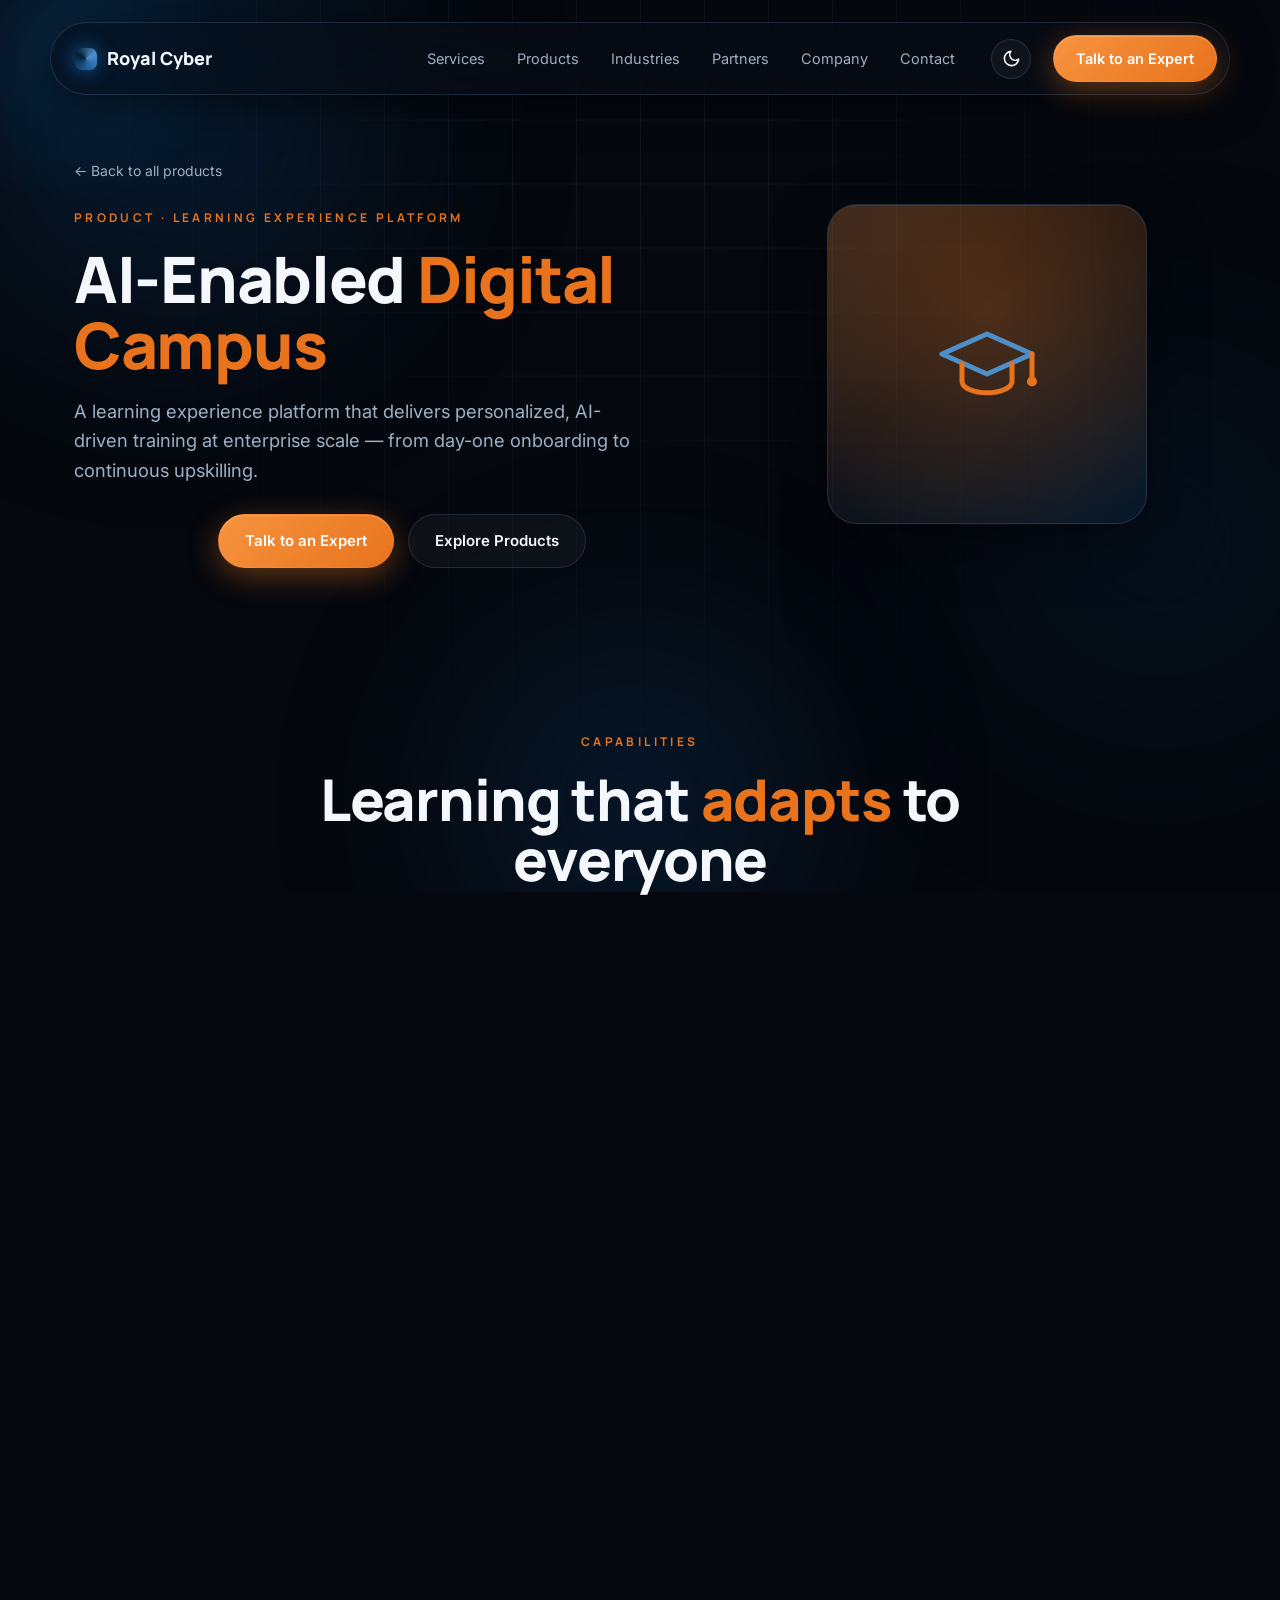
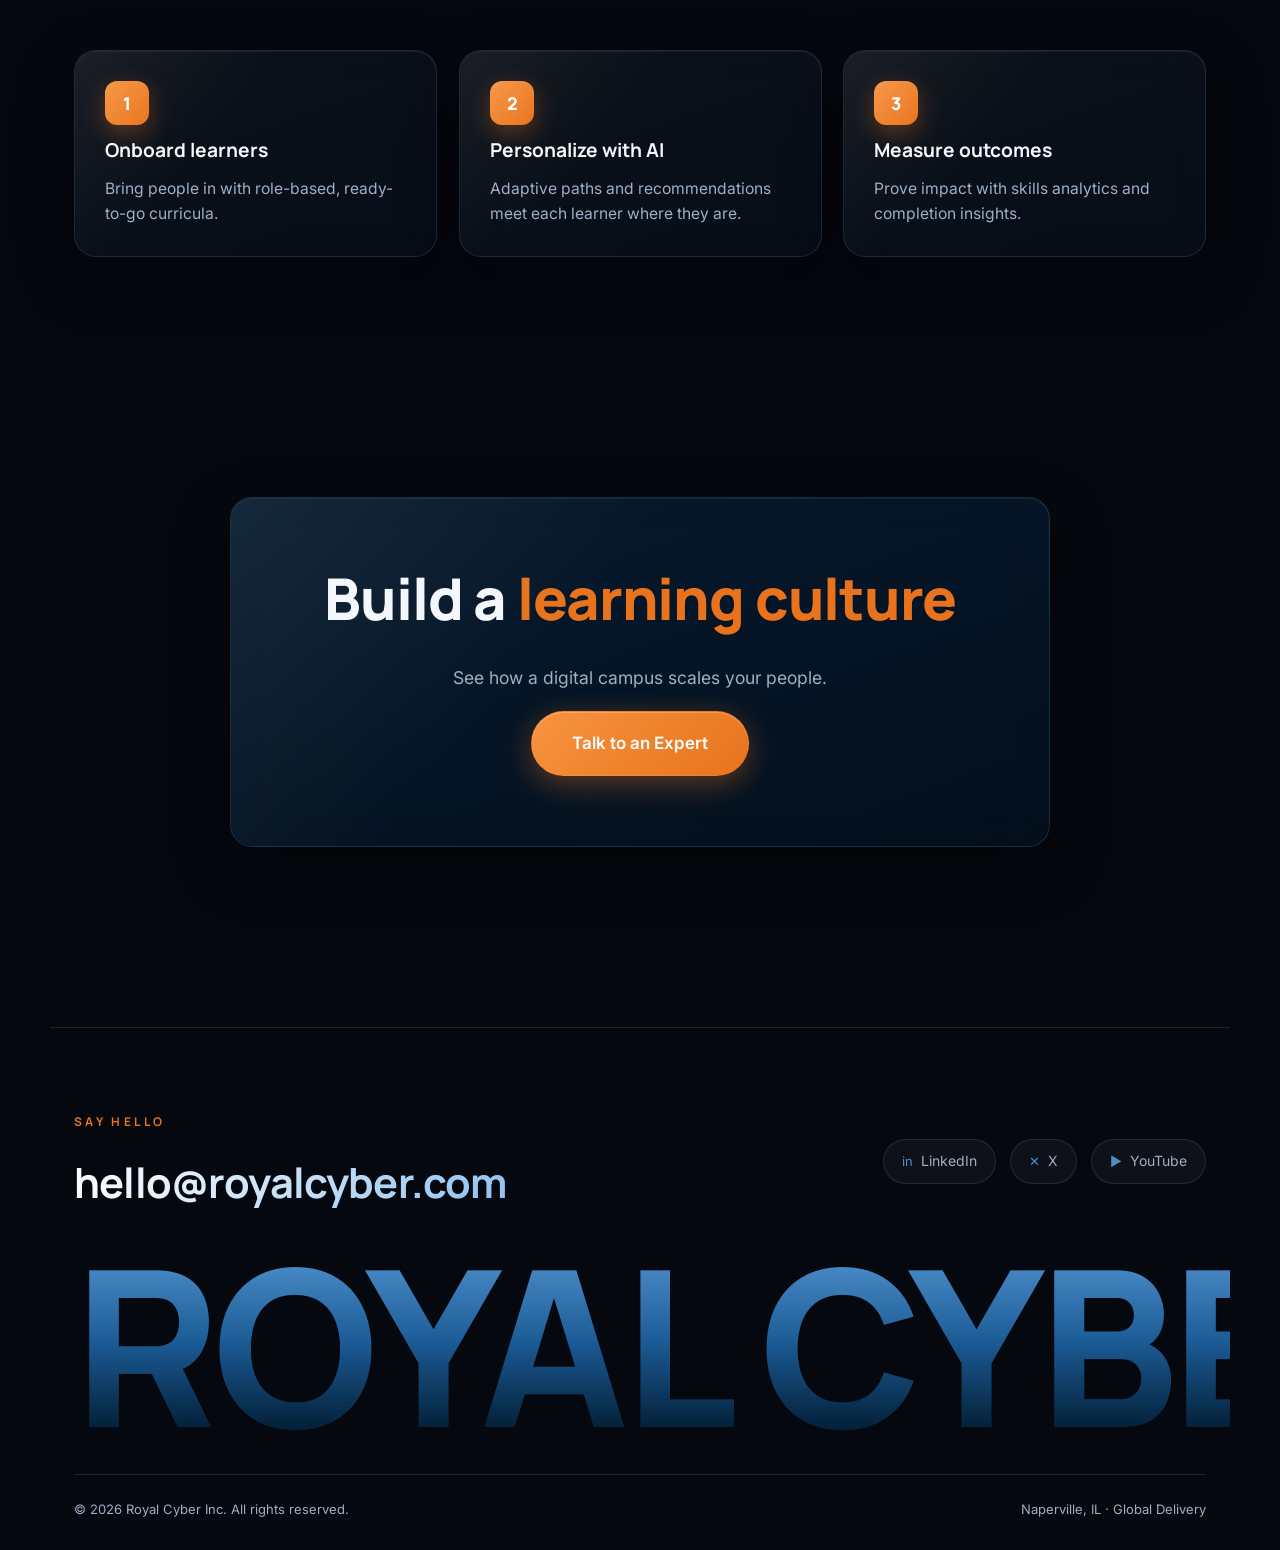
==== products/ai-digital-campus.html @ 30d9a8cd "Add light mode, animated product icons, and product detail pages - Light/dark theme toggle in the na" ====
<!DOCTYPE html>
<html lang="en">
<head>
  <meta charset="UTF-8" />
  <meta name="viewport" content="width=device-width, initial-scale=1.0" />
  <meta name="theme-color" content="#05080E" />
  <title>AI-Enabled Digital Campus — Royal Cyber</title>
  <meta name="description" content="A learning experience platform delivering personalized, AI-driven training at enterprise scale." />
  <link rel="preconnect" href="https://fonts.googleapis.com" />
  <link rel="preconnect" href="https://fonts.gstatic.com" crossorigin />
  <link href="https://fonts.googleapis.com/css2?family=Manrope:wght@500;600;700;800&family=Inter:wght@400;500;600&display=swap" rel="stylesheet" />
  <link rel="stylesheet" href="../assets/styles.css" />
  <script>try{if(localStorage.getItem('rc-theme')==='light')document.documentElement.setAttribute('data-theme','light');}catch(e){}</script>
</head>
<body>
  <div class="progress" id="progress" aria-hidden="true"></div>
  <div class="aura" aria-hidden="true">
    <span class="aura__blob aura__blob--1"></span>
    <span class="aura__blob aura__blob--2"></span>
    <span class="aura__blob aura__blob--3"></span>
    <div class="aura__grid" data-speed="0.12"></div>
  </div>
  <div class="cursor-trail" id="cursorTrail" aria-hidden="true"></div>

  <header class="nav" id="nav">
    <a href="../index.html" class="nav__brand" aria-label="Royal Cyber home">
      <span class="nav__logo" aria-hidden="true"></span> Royal&nbsp;Cyber
    </a>
    <nav class="nav__links" aria-label="Primary">
      <a href="../index.html#services">Services</a>
      <a href="../index.html#products">Products</a>
      <a href="../index.html#industries">Industries</a>
      <a href="../index.html#partners">Partners</a>
      <a href="../index.html#company">Company</a>
      <a href="#contact">Contact</a>
    </nav>
    <button class="theme-toggle" id="themeToggle" aria-label="Toggle light and dark mode" title="Toggle theme">
      <svg class="t-moon" viewBox="0 0 24 24" fill="none" stroke="currentColor" stroke-width="2" stroke-linecap="round" stroke-linejoin="round" aria-hidden="true"><path d="M21 12.8A9 9 0 1 1 11.2 3a7 7 0 0 0 9.8 9.8Z"/></svg>
      <svg class="t-sun" viewBox="0 0 24 24" fill="none" stroke="currentColor" stroke-width="2" stroke-linecap="round" stroke-linejoin="round" aria-hidden="true"><circle cx="12" cy="12" r="4.2"/><path d="M12 2v2M12 20v2M4 12H2M22 12h-2M5.6 5.6 4.2 4.2M19.8 19.8l-1.4-1.4M18.4 5.6l1.4-1.4M4.2 19.8l1.4-1.4"/></svg>
    </button>
    <a href="#contact" class="btn btn--primary nav__cta">Talk to an Expert</a>
    <button class="nav__burger" id="burger" aria-label="Toggle menu" aria-expanded="false"><span></span><span></span></button>
  </header>

  <main id="top">
    <section class="section phero">
      <div>
        <a href="../index.html#products" class="back-link">← Back to all products</a>
        <span class="eyebrow" data-reveal>Product · Learning Experience Platform</span>
        <h1 class="phero__title" data-reveal>AI-Enabled <em>Digital Campus</em></h1>
        <p class="phero__sub" data-reveal>
          A learning experience platform that delivers personalized, AI-driven training at
          enterprise scale — from day-one onboarding to continuous upskilling.
        </p>
        <div class="hero__cta phero__cta" data-reveal>
          <a href="#contact" class="btn btn--primary">Talk to an Expert</a>
          <a href="../index.html#products" class="btn btn--ghost">Explore Products</a>
        </div>
      </div>
      <div class="phero__art" data-reveal>
        <div class="phero__badge glass">
          <svg class="picon picon--lg picon--cap" viewBox="0 0 48 48" aria-hidden="true">
            <path class="strokeb draw" d="M6 20 L24 12 L42 20 L24 28 Z"/>
            <path class="stroke" d="M14 24 v7 a10 4.5 0 0 0 20 0 v-7"/>
            <line class="stroke tassel" x1="42" y1="20" x2="42" y2="30"/>
            <circle class="fillp tassel" cx="42" cy="31" r="2"/>
          </svg>
        </div>
      </div>
    </section>

    <section class="section" id="features" style="padding-top:40px;">
      <div class="section__head">
        <span class="eyebrow" data-reveal>Capabilities</span>
        <h2 class="section__title" data-reveal>Learning that <em>adapts</em> to everyone</h2>
      </div>
      <div class="cardgrid">
        <article class="card glass tilt" data-reveal>
          <h3 class="card__title">Personalized Learning Paths</h3>
          <p class="card__text">AI tailors each journey to a learner's role, level, and goals.</p>
        </article>
        <article class="card glass tilt" data-reveal>
          <h3 class="card__title">Smart Recommendations</h3>
          <p class="card__text">Surface the right content at the right moment to keep learners moving.</p>
        </article>
        <article class="card glass tilt" data-reveal>
          <h3 class="card__title">Skills &amp; Assessments</h3>
          <p class="card__text">Track competencies with built-in assessments, badges, and certifications.</p>
        </article>
        <article class="card glass tilt" data-reveal>
          <h3 class="card__title">Engagement Analytics</h3>
          <p class="card__text">Measure adoption, completion, and real skill growth across teams.</p>
        </article>
      </div>
    </section>

    <section class="section" id="how">
      <div class="section__head">
        <span class="eyebrow" data-reveal>How it works</span>
        <h2 class="section__title" data-reveal>From onboarding to <em>mastery</em></h2>
      </div>
      <div class="steps">
        <div class="step glass" data-reveal><span class="step__n">1</span><h3 class="step__t">Onboard learners</h3><p class="card__text">Bring people in with role-based, ready-to-go curricula.</p></div>
        <div class="step glass" data-reveal><span class="step__n">2</span><h3 class="step__t">Personalize with AI</h3><p class="card__text">Adaptive paths and recommendations meet each learner where they are.</p></div>
        <div class="step glass" data-reveal><span class="step__n">3</span><h3 class="step__t">Measure outcomes</h3><p class="card__text">Prove impact with skills analytics and completion insights.</p></div>
      </div>
    </section>

    <section class="section cta-band">
      <div class="cta-band__inner glass" data-reveal>
        <h2 class="section__title">Build a <em>learning culture</em></h2>
        <p class="section__lead">See how a digital campus scales your people.</p>
        <a href="#contact" class="btn btn--primary btn--lg">Talk to an Expert</a>
      </div>
    </section>
  </main>

  <footer class="footer" id="contact">
    <div class="footer__top">
      <div class="footer__contact">
        <span class="eyebrow">Say hello</span>
        <a href="mailto:hello@royalcyber.com" class="footer__mail">hello@royalcyber.com</a>
      </div>
      <nav class="footer__social" aria-label="Social">
        <a href="#" aria-label="LinkedIn"><span>in</span>LinkedIn</a>
        <a href="#" aria-label="X"><span>✕</span>X</a>
        <a href="#" aria-label="YouTube"><span>▶</span>YouTube</a>
      </nav>
    </div>
    <div class="footer__brand" aria-hidden="true"><span data-reveal>ROYAL</span><span data-reveal>CYBER</span></div>
    <div class="footer__legal">
      <span>© <span id="year"></span> Royal Cyber Inc. All rights reserved.</span>
      <span>Naperville, IL · Global Delivery</span>
    </div>
  </footer>

  <script src="../assets/script.js"></script>
</body>
</html>
---- assets/styles.css ----
/* ══════════════════════════════════════════════════════════
   ROYAL CYBER — Landing Page
   Dark navy elegance · brand blue gradients · orange accents · glass
   ══════════════════════════════════════════════════════════ */

:root {
  --bg:        #05080E;   /* near-black navy      */
  --bg-soft:   #0A0F17;
  --violet:    #0C355F;   /* deep brand navy      */
  --violet-2:  #061C33;   /* deepest navy         */
  --purple:    #1C5C97;   /* brand blue           */
  --purple-lt: #4D8FCB;   /* lighter azure        */
  --lilac:     #8FC1EE;   /* light sky            */
  --orange:    #E8731C;   /* BRAND ACCENT         */
  --orange-lt: #F79340;   /* accent hover / bright */
  --ink:       #F4F8FD;
  --muted:     #9DB0C6;
  --line:      rgba(120,165,210,0.18);
  --glass:     rgba(255,255,255,0.04);
  --glass-2:   rgba(20,60,105,0.10);
  --radius:    22px;
  --ease:      cubic-bezier(0.22, 1, 0.36, 1);
  --font-display: "Manrope", system-ui, sans-serif;
  --font-serif:   "Manrope", system-ui, sans-serif;
  --font-body:    "Inter", system-ui, sans-serif;
}

* { margin: 0; padding: 0; box-sizing: border-box; }

html { scroll-behavior: smooth; scroll-padding-top: 110px; -webkit-font-smoothing: antialiased; overflow-x: hidden; }

body {
  font-family: var(--font-body);
  background: var(--bg);
  color: var(--ink);
  line-height: 1.6;
  overflow-x: hidden;
  position: relative;
}

em { font-family: var(--font-display); font-style: normal; font-weight: 800; color: var(--orange); }

a { color: inherit; text-decoration: none; }

::selection { background: var(--purple); color: #fff; }

/* ── scrollbar ── */
::-webkit-scrollbar { width: 10px; }
::-webkit-scrollbar-track { background: var(--bg); }
::-webkit-scrollbar-thumb { background: linear-gradient(var(--violet), var(--violet-2)); border-radius: 20px; }

/* ══════════════  INTRO LOADER  ══════════════ */
.intro {
  position: fixed; inset: 0; z-index: 1000;
  display: grid; place-items: center; gap: 26px;
  background: radial-gradient(circle at 50% 45%, #04101d 0%, var(--bg) 70%);
  transition: opacity .8s var(--ease), visibility .8s;
}
.intro.is-done { opacity: 0; visibility: hidden; pointer-events: none; }
/* liquid mesh morph finale */
.intro.is-morph .intro__nodes { opacity: 0; transition: opacity .5s ease; }
.intro.is-morph .intro__word { opacity: 0; transition: opacity .4s ease; }
.intro.is-morph .intro__core {
  animation: none; transform: scale(20); opacity: .9;
  transition: transform .8s var(--ease), opacity .8s ease;
}
.intro__svg { width: 190px; height: 190px; filter: drop-shadow(0 0 40px rgba(23,131,214,.6)); }
.intro__nodes { transform-origin: 100px 100px; animation: spin 14s linear infinite; }
.intro__nodes circle, .intro__nodes polygon {
  stroke-dasharray: 600; stroke-dashoffset: 600;
  animation: draw 2.2s var(--ease) forwards;
}
.intro__core { transform-origin: 100px 100px; animation: pulse 2.2s ease-in-out infinite; }
.intro__word {
  font-family: var(--font-display); font-weight: 800; letter-spacing: .5em;
  font-size: 14px; color: var(--lilac); padding-left: .5em;
  opacity: 0; animation: fadeUp .8s var(--ease) .7s forwards;
}
@keyframes draw  { to { stroke-dashoffset: 0; } }
@keyframes spin  { to { transform: rotate(360deg); } }
@keyframes pulse { 0%,100% { transform: scale(1); opacity:.9 } 50% { transform: scale(1.35); opacity:1 } }

/* ══════════════  AMBIENT AURA  ══════════════ */
.aura { position: fixed; inset: 0; z-index: -2; overflow: hidden; pointer-events: none; }
.aura__blob {
  position: absolute; border-radius: 50%; filter: blur(90px); opacity: .55;
  will-change: transform;
}
.aura__blob--1 { width: 620px; height: 620px; top: -180px; left: -140px;
  background: radial-gradient(circle, var(--violet), transparent 65%); animation: float1 22s ease-in-out infinite; }
.aura__blob--2 { width: 560px; height: 560px; top: 30%; right: -160px;
  background: radial-gradient(circle, var(--violet-2), transparent 65%); animation: float2 26s ease-in-out infinite; }
.aura__blob--3 { width: 500px; height: 500px; bottom: -160px; left: 30%;
  background: radial-gradient(circle, #0C355F, transparent 65%); animation: float3 30s ease-in-out infinite; }
.aura__grid {
  position: absolute; inset: 0;
  background-image: linear-gradient(var(--line) 1px, transparent 1px),
                    linear-gradient(90deg, var(--line) 1px, transparent 1px);
  background-size: 64px 64px;
  mask-image: radial-gradient(ellipse at 50% 0%, #000 10%, transparent 70%);
  opacity: .5;
}
@keyframes float1 { 0%,100%{transform:translate(0,0)} 50%{transform:translate(60px,50px)} }
@keyframes float2 { 0%,100%{transform:translate(0,0)} 50%{transform:translate(-70px,40px)} }
@keyframes float3 { 0%,100%{transform:translate(0,0)} 50%{transform:translate(40px,-60px)} }

/* floating particles (parallax depth) */
.particle { position: absolute; border-radius: 50%; background: var(--purple-lt);
  box-shadow: 0 0 16px var(--purple-lt); opacity: .5; }
.particle--1 { width: 6px;  height: 6px; top: 22%; left: 12%; }
.particle--2 { width: 4px;  height: 4px; top: 38%; left: 82%; background: var(--orange); box-shadow: 0 0 16px var(--orange); }
.particle--3 { width: 5px;  height: 5px; top: 68%; left: 20%; }
.particle--4 { width: 3px;  height: 3px; top: 78%; left: 70%; background: var(--orange); box-shadow: 0 0 14px var(--orange); }

/* cursor glow trail */
.cursor-trail {
  position: fixed; top: 0; left: 0; width: 380px; height: 380px; z-index: -1;
  border-radius: 50%; pointer-events: none; transform: translate(-50%,-50%);
  background: radial-gradient(circle, rgba(23,131,214,.16), transparent 60%);
  transition: opacity .4s; opacity: 0;
}

/* ══════════════  BUTTONS / PILLS  ══════════════ */
.btn {
  display: inline-flex; align-items: center; gap: 8px;
  font-family: var(--font-body); font-weight: 600; font-size: 15px;
  padding: 14px 26px; border-radius: 999px; cursor: pointer;
  border: 1px solid transparent; position: relative; overflow: hidden;
  transition: transform .35s var(--ease), box-shadow .35s var(--ease), background .35s;
  white-space: nowrap;
}
.btn--primary {
  color: #fff;
  background: linear-gradient(135deg, var(--orange-lt), var(--orange));
  box-shadow: 0 8px 30px rgba(232,115,28,.4), inset 0 1px 0 rgba(255,255,255,.22);
}
.btn--primary:hover { transform: translateY(-3px); box-shadow: 0 14px 44px rgba(232,115,28,.58); }
.btn--ghost {
  color: var(--ink); background: var(--glass);
  border-color: var(--line); backdrop-filter: blur(12px);
}
.btn--ghost:hover { transform: translateY(-3px); border-color: var(--purple-lt); background: rgba(30,90,160,.1); }
.btn--lg { padding: 18px 40px; font-size: 17px; }

.pill-tag {
  display: inline-flex; align-items: center; gap: 10px;
  font-size: 13px; letter-spacing: .04em; color: var(--lilac);
  padding: 9px 18px; border-radius: 999px;
  background: var(--glass); border: 1px solid var(--line); backdrop-filter: blur(12px);
}
.pill-tag__dot { width: 8px; height: 8px; border-radius: 50%; background: var(--orange);
  box-shadow: 0 0 12px var(--orange); animation: pulse 2s ease-in-out infinite; }

.eyebrow {
  display: inline-block; font-family: var(--font-display); font-weight: 700;
  font-size: 12px; letter-spacing: .28em; text-transform: uppercase;
  color: var(--orange); margin-bottom: 18px;
}
.eyebrow--alt { color: var(--lilac); }

/* ══════════════  NAV  ══════════════ */
.nav {
  position: fixed; top: 22px; left: 50%; transform: translateX(-50%);
  z-index: 100; width: min(1180px, calc(100% - 40px));
  display: flex; align-items: center; gap: 22px;
  padding: 12px 12px 12px 24px; border-radius: 999px;
  background: rgba(9,14,22,.6); border: 1px solid var(--line);
  backdrop-filter: blur(18px) saturate(140%);
  box-shadow: 0 10px 40px rgba(0,0,0,.5);
  transition: transform .5s var(--ease), box-shadow .4s, background .4s;
}
.nav.is-hidden { transform: translateX(-50%) translateY(-140%); }
.nav.is-scrolled { background: rgba(6,9,15,.82); box-shadow: 0 12px 50px rgba(0,56,99,.35); }
.nav__brand {
  font-family: var(--font-display); font-weight: 800; font-size: 18px;
  display: flex; align-items: center; gap: 10px; margin-right: auto;
}
.nav__logo { width: 22px; height: 22px; border-radius: 7px;
  background: conic-gradient(from 180deg, var(--purple), var(--violet-2), var(--purple-lt), var(--purple));
  box-shadow: 0 0 18px rgba(23,131,214,.6); }
.nav__links { display: flex; gap: 4px; }
.nav__links a {
  font-size: 14.5px; color: var(--muted); padding: 8px 14px; border-radius: 999px;
  transition: color .3s, background .3s;
}
.nav__links a:hover { color: var(--ink); background: var(--glass); }
.nav__cta { padding: 11px 22px; font-size: 14.5px; }
.nav__burger { display: none; background: none; border: 0; width: 40px; height: 40px;
  cursor: pointer; flex-direction: column; gap: 5px; align-items: center; justify-content: center; }
.nav__burger span { width: 22px; height: 2px; background: var(--ink); border-radius: 2px; transition: .3s; }
.nav__burger.is-open span:nth-child(1) { transform: translateY(3.5px) rotate(45deg); }
.nav__burger.is-open span:nth-child(2) { transform: translateY(-3.5px) rotate(-45deg); }

/* ══════════════  LAYOUT / SECTIONS  ══════════════ */
.section { max-width: 1180px; margin: 0 auto; padding: 120px 24px; }
.section__head { max-width: 720px; margin: 0 auto 64px; text-align: center; }
.section__title {
  font-family: var(--font-display); font-weight: 800; letter-spacing: -.02em;
  font-size: clamp(2.1rem, 5vw, 3.6rem); line-height: 1.05;
}
.section__lead { color: var(--muted); font-size: 1.1rem; margin-top: 18px; }

/* ══════════════  HERO  ══════════════ */
.hero { min-height: 100vh; display: grid; place-items: center; padding: 160px 24px 80px; text-align: center; }
.hero__inner { max-width: 900px; display: grid; justify-items: center; gap: 30px; transform: translateY(var(--hy, 0)); }
.hero__title {
  font-family: var(--font-display); font-weight: 800; letter-spacing: -.03em;
  font-size: clamp(2.8rem, 8.5vw, 6.4rem); line-height: .98;
}
.hero__title .line { display: block; }
.hero__title em {
  background: linear-gradient(120deg, var(--orange-lt), var(--orange));
  -webkit-background-clip: text; background-clip: text; -webkit-text-fill-color: transparent;
}
.hero__sub { max-width: 620px; color: var(--muted); font-size: clamp(1rem, 2.2vw, 1.22rem); }
.hero__cta { display: flex; gap: 14px; flex-wrap: wrap; justify-content: center; }
.hero__stats { display: flex; gap: 46px; margin-top: 26px; flex-wrap: wrap; justify-content: center; }
.hero__stat { display: grid; gap: 4px; }
.hero__stat b {
  font-family: var(--font-display); font-weight: 800; font-size: 2rem;
  background: linear-gradient(120deg, #fff, var(--lilac));
  -webkit-background-clip: text; background-clip: text; -webkit-text-fill-color: transparent;
}
.hero__stat span { font-size: 13px; color: var(--muted); letter-spacing: .04em; }

/* ══════════════  GLASS + TILT  ══════════════ */
.glass {
  background: linear-gradient(160deg, var(--glass), var(--glass-2));
  border: 1px solid var(--line); border-radius: var(--radius);
  backdrop-filter: blur(20px) saturate(140%);
  box-shadow: 0 20px 60px rgba(0,0,0,.4), inset 0 1px 0 rgba(255,255,255,.06);
  position: relative; overflow: hidden;
}
.glass::before {
  content: ""; position: absolute; inset: 0; border-radius: inherit;
  background: linear-gradient(130deg, rgba(255,255,255,.1), transparent 40%);
  opacity: .6; pointer-events: none;
}
.tilt { transition: transform .4s var(--ease), box-shadow .4s var(--ease); transform-style: preserve-3d; }
.tilt:hover { box-shadow: 0 30px 80px rgba(0,56,99,.5), inset 0 1px 0 rgba(255,255,255,.1); }

/* ══════════════  BENTO GRID  ══════════════ */
.bento {
  display: grid; grid-template-columns: repeat(3, 1fr); gap: 22px;
  grid-auto-rows: minmax(200px, auto);
}
.card { padding: 30px; display: flex; flex-direction: column; gap: 14px; }
.card--tall { grid-row: span 2; }
.card--wide { grid-column: span 2; }
.card--accent { background: linear-gradient(160deg, rgba(23,131,214,.14), rgba(0,43,78,.16)); }
.card__badge {
  align-self: flex-start; font-size: 12.5px; font-weight: 700; letter-spacing: .02em;
  color: #ffd9b8; padding: 7px 14px; border-radius: 999px;
  background: rgba(232,115,28,.16); border: 1px solid rgba(247,147,64,.42);
}
.card__badge--alt { color: #cfe6ff; background: rgba(28,92,151,.22); border-color: rgba(77,143,203,.4); }
.card__title { font-family: var(--font-display); font-weight: 700; font-size: 1.4rem; letter-spacing: -.01em; }
.card__text { color: var(--muted); font-size: .98rem; }
.card__list { list-style: none; display: grid; gap: 10px; margin-top: 4px; }
.card__list li { position: relative; padding-left: 24px; font-size: .95rem; color: #cdd9e8; }
.card__list li::before {
  content: "✦"; position: absolute; left: 0; color: var(--purple-lt); font-size: .8rem; top: 2px;
}
.card__row { display: flex; justify-content: space-between; gap: 24px; align-items: flex-start; flex-wrap: wrap; }

/* toggles */
.toggles { display: flex; gap: 10px; flex-wrap: wrap; margin-top: auto; }
.toggle {
  display: inline-flex; align-items: center; gap: 8px; cursor: pointer;
  font-size: 13px; color: var(--muted); font-family: var(--font-body);
  padding: 7px 12px 7px 8px; border-radius: 999px;
  background: var(--glass); border: 1px solid var(--line); transition: .3s;
}
.toggle span {
  width: 30px; height: 17px; border-radius: 999px; background: rgba(255,255,255,.12);
  position: relative; transition: .3s;
}
.toggle span::after {
  content: ""; position: absolute; top: 2px; left: 2px; width: 13px; height: 13px;
  border-radius: 50%; background: #fff; transition: .3s var(--ease);
}
.toggle.is-on { color: var(--ink); border-color: rgba(92,180,255,.4); }
.toggle.is-on span { background: linear-gradient(90deg, var(--purple), var(--purple-lt)); }
.toggle.is-on span::after { transform: translateX(13px); }

/* avatar */
.avatar { display: grid; justify-items: center; gap: 6px; position: relative; padding: 6px; }
.avatar__ring {
  width: 74px; height: 74px; border-radius: 50%;
  background: conic-gradient(from 0deg, var(--purple), var(--purple-lt), var(--violet-2), var(--purple));
  display: grid; place-items: center; animation: spin 8s linear infinite;
  box-shadow: 0 0 30px rgba(23,131,214,.5);
}
.avatar__face {
  position: absolute; top: 6px; width: 60px; height: 60px; border-radius: 50%;
  background: #071320; display: grid; place-items: center; font-size: 20px; color: var(--lilac);
  left: 50%; transform: translateX(-50%); margin-top: 7px;
}
.avatar__name { font-size: 12px; font-weight: 600; color: var(--lilac); letter-spacing: .04em; }

/* chart */
.chart { margin-top: auto; }
.chart__svg { width: 100%; height: 160px; display: block; }
.chart__line { stroke-dasharray: 1400; stroke-dashoffset: 1400; }
.chart.is-live .chart__line { animation: draw 2.4s var(--ease) forwards; }
.chart.is-live .chart__area { opacity: 0; animation: fadeIn 1.2s ease 1s forwards; }
.chart__dot { filter: drop-shadow(0 0 8px #fff); opacity: 0; }
.chart.is-live .chart__dot { animation: fadeIn .4s ease 2.2s forwards; }
.chart__legend { display: flex; gap: 20px; font-size: 12.5px; color: var(--muted); margin-top: 10px; }
.chart__legend i { display: inline-block; width: 10px; height: 10px; border-radius: 3px; margin-right: 6px; vertical-align: middle; }
.chart__live i { background: #34d399; border-radius: 50%; box-shadow: 0 0 10px #34d399; animation: pulse 1.6s ease-in-out infinite; }
@keyframes fadeIn { to { opacity: 1; } }

/* metrics */
.metrics { display: flex; gap: 22px; flex-wrap: wrap; margin: 8px 0; }
.metric { display: grid; gap: 2px; }
.metric b {
  font-family: var(--font-display); font-weight: 800; font-size: 1.7rem;
  background: linear-gradient(120deg, #fff, var(--lilac));
  -webkit-background-clip: text; background-clip: text; -webkit-text-fill-color: transparent;
}
.metric span { font-size: 12px; color: var(--muted); }

/* ══════════════  SPLIT / DUAL AUDIENCE  ══════════════ */
.split { display: grid; grid-template-columns: 1fr 1fr; gap: 22px; }
.split__col { padding: 44px; display: grid; gap: 16px; align-content: start; }
.split__title { font-family: var(--font-display); font-weight: 800; font-size: clamp(1.6rem, 3vw, 2.2rem); letter-spacing: -.02em; }
.split__text { color: var(--muted); }
.feature-list { list-style: none; display: grid; gap: 12px; margin: 6px 0 14px; }
.feature-list li { display: flex; align-items: center; gap: 12px; font-size: 1rem; color: #d5e0ee; }
.feature-list__ic {
  width: 26px; height: 26px; border-radius: 8px; display: grid; place-items: center;
  font-size: 12px; color: var(--purple-lt);
  background: rgba(23,131,214,.14); border: 1px solid var(--line);
}

/* ══════════════  MARQUEE  ══════════════ */
.marquee-section { padding: 40px 0; max-width: 100%; }
.marquee { overflow: hidden; -webkit-mask-image: linear-gradient(90deg, transparent, #000 12%, #000 88%, transparent); mask-image: linear-gradient(90deg, transparent, #000 12%, #000 88%, transparent); }
.marquee__track { display: flex; gap: 30px; width: max-content; animation: marquee 32s linear infinite; }
.marquee__track span {
  font-family: var(--font-display); font-weight: 700; font-size: clamp(1.4rem, 3vw, 2.4rem);
  color: transparent; -webkit-text-stroke: 1px rgba(92,180,255,.4); white-space: nowrap;
}
.marquee__track span:nth-child(even) { -webkit-text-stroke: 1px rgba(23,131,214,.6); }
@keyframes marquee { to { transform: translateX(-50%); } }

/* ══════════════  CARD GRID (products / capabilities)  ══════════════ */
.cardgrid { display: grid; grid-template-columns: repeat(4, 1fr); gap: 22px; }
.cardgrid .card { min-height: 230px; }
.pcard__ic {
  width: 46px; height: 46px; border-radius: 12px; display: grid; place-items: center;
  font-size: 20px; margin-bottom: 4px;
  background: linear-gradient(160deg, rgba(232,115,28,.18), rgba(28,92,151,.12));
  border: 1px solid var(--line);
}

/* ── capability chips ── */
.chips { display: flex; flex-wrap: wrap; gap: 12px; justify-content: center; max-width: 900px; margin: 0 auto; }
.chip {
  font-size: 14px; color: var(--ink); font-weight: 500;
  padding: 11px 20px; border-radius: 999px;
  background: var(--glass); border: 1px solid var(--line); backdrop-filter: blur(10px);
  transition: transform .3s var(--ease), border-color .3s, background .3s;
}
.chip:hover { transform: translateY(-3px); border-color: var(--orange); background: rgba(232,115,28,.08); }
.chip b { color: var(--orange); font-weight: 700; margin-right: 6px; }

/* ── industries ── */
.ind-grid { display: grid; grid-template-columns: repeat(4, 1fr); gap: 16px; }
.ind {
  padding: 26px 22px; border-radius: 16px; display: grid; gap: 8px;
  background: var(--glass); border: 1px solid var(--line);
  transition: transform .3s var(--ease), border-color .3s;
}
.ind:hover { transform: translateY(-4px); border-color: var(--purple-lt); }
.ind__ic { font-size: 22px; }
.ind__name { font-family: var(--font-display); font-weight: 700; font-size: 1.02rem; }

/* ── partner logo row ── */
.logos { display: flex; flex-wrap: wrap; justify-content: center; gap: 14px 30px; max-width: 960px; margin: 0 auto; }
.logos span {
  font-family: var(--font-display); font-weight: 700; font-size: 1.15rem;
  color: var(--muted); opacity: .8; transition: color .3s, opacity .3s;
}
.logos span:hover { color: var(--ink); opacity: 1; }

/* ══════════════  CTA BAND  ══════════════ */
.cta-band__inner { max-width: 820px; margin: 0 auto; text-align: center; padding: 70px 40px; display: grid; gap: 18px; justify-items: center;
  background: linear-gradient(160deg, rgba(23,131,214,.16), rgba(0,43,78,.2)); }

/* ══════════════  FOOTER  ══════════════ */
.footer { border-top: 1px solid var(--line); padding: 80px 24px 30px; max-width: 1180px; margin: 60px auto 0; position: relative; overflow: hidden; }
.footer__top { display: flex; justify-content: space-between; gap: 30px; flex-wrap: wrap; margin-bottom: 40px; }
.footer__mail {
  display: block; font-family: var(--font-display); font-weight: 700;
  font-size: clamp(1.6rem, 4vw, 2.6rem); letter-spacing: -.02em;
  background: linear-gradient(120deg, #fff, var(--lilac));
  -webkit-background-clip: text; background-clip: text; -webkit-text-fill-color: transparent;
  transition: opacity .3s;
}
.footer__mail:hover { opacity: .8; }
.footer__social { display: flex; gap: 14px; align-items: center; flex-wrap: wrap; }
.footer__social a {
  display: inline-flex; align-items: center; gap: 8px; font-size: 14px; color: var(--muted);
  padding: 10px 18px; border-radius: 999px; background: var(--glass); border: 1px solid var(--line);
  transition: .3s;
}
.footer__social a:hover { color: var(--ink); border-color: var(--purple-lt); transform: translateY(-2px); }
.footer__social span { font-size: 13px; color: var(--purple-lt); }
.footer__brand {
  display: flex; justify-content: space-between; gap: 2vw; line-height: .82; margin: 20px 0 40px;
  font-family: var(--font-display); font-weight: 800; letter-spacing: -.03em;
  font-size: clamp(3.5rem, 17vw, 15rem);
}
.footer__brand span {
  background: linear-gradient(180deg, var(--purple-lt) 0%, var(--purple) 48%, rgba(0,56,99,.45) 100%);
  -webkit-background-clip: text; background-clip: text; -webkit-text-fill-color: transparent;
  filter: drop-shadow(0 0 60px rgba(23,131,214,.35));
}
.footer__legal { display: flex; justify-content: space-between; gap: 20px; flex-wrap: wrap;
  font-size: 13px; color: var(--muted); border-top: 1px solid var(--line); padding-top: 24px; }

/* ══════════════  REVEAL ANIMATION  ══════════════ */
[data-reveal] {
  opacity: 0; transform: translateY(38px) scale(.985); filter: blur(6px);
  transition: opacity 1s var(--ease), transform 1s var(--ease), filter 1s var(--ease);
  will-change: opacity, transform, filter;
}
[data-reveal].is-in { opacity: 1; transform: none; filter: none; }
.hero__title .line[data-reveal] { transform: translateY(60px); }
.hero__title .line[data-reveal].is-in { transform: none; }

/* kinetic per-word slide (hero) */
.hero__title .line.kinetic { opacity: 1; transform: none; filter: none; }
.kw { display: inline-block; overflow: hidden; vertical-align: top; padding: 0 .02em; }
.kw__i {
  display: inline-block; transform: translateY(115%); will-change: transform;
  transition: transform .95s var(--ease);
}
.hero__title .line.kinetic.is-in .kw__i { transform: none; }

/* ══════════════  SCROLL PROGRESS  ══════════════ */
.progress {
  position: fixed; top: 0; left: 0; height: 3px; width: 100%; z-index: 200;
  transform: scaleX(0); transform-origin: 0 50%;
  background: linear-gradient(90deg, var(--orange), var(--orange-lt), var(--purple-lt));
  box-shadow: 0 0 14px rgba(232,115,28,.5);
}

/* ══════════════  IDLE FLOAT MICRO-MOTION  ══════════════ */
@keyframes floaty { 0%,100% { transform: translateY(0); } 50% { transform: translateY(-9px); } }
.avatar { animation: floaty 5s ease-in-out infinite; }
.pcard__ic { animation: floaty 4.4s ease-in-out infinite; }
.card__badge { animation: floaty 6s ease-in-out infinite; }
@media (prefers-reduced-motion: reduce) {
  .avatar, .pcard__ic, .card__badge { animation: none; }
}

/* parallax perf */
[data-speed] { will-change: transform; }

/* ══════════════  RESPONSIVE  ══════════════ */
@media (max-width: 900px) {
  .nav__links, .nav__cta { display: none; }
  .nav__burger { display: flex; }
  .nav.is-open { flex-wrap: wrap; border-radius: 26px; }
  .nav.is-open .nav__links {
    display: flex; flex-direction: column; width: 100%; gap: 2px; padding-top: 8px;
  }
  .nav.is-open .nav__links a { padding: 12px 14px; }
  .nav.is-open .nav__cta { display: inline-flex; width: 100%; justify-content: center; margin-top: 6px; }
  .bento { grid-template-columns: 1fr 1fr; }
  .card--wide { grid-column: span 2; }
  .card--tall { grid-row: span 1; }
  .split { grid-template-columns: 1fr; }
  .cardgrid { grid-template-columns: 1fr 1fr; }
  .ind-grid { grid-template-columns: 1fr 1fr; }
}
@media (max-width: 560px) {
  .section { padding: 90px 18px; }
  .bento { grid-template-columns: 1fr; }
  .card--wide { grid-column: span 1; }
  .hero__stats { gap: 30px; }
  .split__col { padding: 30px; }
  .footer__brand { font-size: clamp(3rem, 22vw, 8rem); }
  .cardgrid { grid-template-columns: 1fr; }
  .ind-grid { grid-template-columns: 1fr 1fr; }
}

/* reduced motion */
@media (prefers-reduced-motion: reduce) {
  *, *::before, *::after { animation-duration: .001ms !important; animation-iteration-count: 1 !important; transition-duration: .001ms !important; }
  [data-reveal] { opacity: 1; transform: none; }
  html { scroll-behavior: auto; }
}

/* ══════════════════════════════════════════════════════════
   THEME TOGGLE
   ══════════════════════════════════════════════════════════ */
.theme-toggle {
  width: 40px; height: 40px; flex: 0 0 auto; border-radius: 50%; cursor: pointer;
  display: grid; place-items: center; position: relative;
  background: var(--glass); border: 1px solid var(--line); color: var(--ink);
  transition: transform .3s var(--ease), border-color .3s, background .3s;
}
.theme-toggle:hover { transform: translateY(-2px) rotate(12deg); border-color: var(--orange); }
.theme-toggle svg { width: 19px; height: 19px; position: absolute; transition: opacity .35s var(--ease), transform .45s var(--ease); }
.theme-toggle .t-moon { opacity: 1; transform: none; }
.theme-toggle .t-sun  { opacity: 0; transform: rotate(-90deg) scale(.4); }
[data-theme="light"] .theme-toggle .t-moon { opacity: 0; transform: rotate(90deg) scale(.4); }
[data-theme="light"] .theme-toggle .t-sun  { opacity: 1; transform: none; }

/* ══════════════════════════════════════════════════════════
   LIGHT THEME
   ══════════════════════════════════════════════════════════ */
[data-theme="light"] {
  --bg:        #EDF2F9;
  --bg-soft:   #FFFFFF;
  --violet:    #BBD3EE;
  --violet-2:  #D6E6F6;
  --purple:    #1C5C97;
  --purple-lt: #2E6BA8;
  --lilac:     #2F72AE;
  --ink:       #0C1E33;
  --muted:     #566579;
  --line:      rgba(20,60,105,0.14);
  --glass:     rgba(255,255,255,0.62);
  --glass-2:   rgba(206,224,244,0.45);
}
[data-theme="light"] body { background:
  radial-gradient(1200px 600px at 50% -10%, #E3EDF8 0%, transparent 60%), var(--bg); }
[data-theme="light"] .intro { background: radial-gradient(circle at 50% 45%, #DCE8F6 0%, var(--bg) 70%); }
[data-theme="light"] .aura__blob { opacity: .38; filter: blur(100px); }
[data-theme="light"] .aura__grid { opacity: .55; }
[data-theme="light"] .cursor-trail { background: radial-gradient(circle, rgba(28,92,151,.12), transparent 60%); }
[data-theme="light"] .nav { background: rgba(255,255,255,.72); box-shadow: 0 10px 40px rgba(20,50,90,.12); }
[data-theme="light"] .nav.is-scrolled { background: rgba(255,255,255,.9); box-shadow: 0 12px 45px rgba(28,92,151,.16); }
[data-theme="light"] .glass { box-shadow: 0 20px 50px rgba(30,70,120,.12), inset 0 1px 0 rgba(255,255,255,.7); }
[data-theme="light"] .glass::before { background: linear-gradient(130deg, rgba(255,255,255,.5), transparent 40%); }
[data-theme="light"] .hero__stat b,
[data-theme="light"] .metric b,
[data-theme="light"] .footer__mail {
  background: linear-gradient(120deg, var(--ink), var(--purple));
  -webkit-background-clip: text; background-clip: text; -webkit-text-fill-color: transparent;
}
[data-theme="light"] .card__list li { color: #33465c; }
[data-theme="light"] .feature-list li { color: #2c3e54; }
[data-theme="light"] .card__badge { color: #9a4a10; }
[data-theme="light"] .card__badge--alt { color: #17548c; }
[data-theme="light"] .toggle span { background: rgba(20,50,90,.16); }
[data-theme="light"] .marquee__track span { -webkit-text-stroke: 1px rgba(28,92,151,.4); }
[data-theme="light"] .marquee__track span:nth-child(even) { -webkit-text-stroke: 1px rgba(232,115,28,.55); }
[data-theme="light"] .footer__brand span {
  background: linear-gradient(180deg, var(--purple) 0%, #2E6BA8 48%, rgba(120,160,200,.55) 100%);
  -webkit-background-clip: text; background-clip: text; -webkit-text-fill-color: transparent;
}
[data-theme="light"] .logos span { color: var(--muted); }
[data-theme="light"] ::-webkit-scrollbar-track { background: var(--bg); }

/* ══════════════════════════════════════════════════════════
   ANIMATED PRODUCT ICONS (motion graphics)
   ══════════════════════════════════════════════════════════ */
.picon { width: 30px; height: 30px; display: block; overflow: visible; }
.picon [fill="none"], .picon .stroke { fill: none; stroke: var(--orange); stroke-width: 2.4; stroke-linecap: round; stroke-linejoin: round; }
.picon .fillp { fill: var(--orange); }
.picon .fillb { fill: var(--purple-lt); }
.picon .strokeb { fill: none; stroke: var(--purple-lt); stroke-width: 2.4; stroke-linecap: round; stroke-linejoin: round; }

/* draw-in when icon tile enters */
.picon .draw { stroke-dasharray: 180; stroke-dashoffset: 180; animation: picon-draw 1.1s var(--ease) forwards; }
@keyframes picon-draw { to { stroke-dashoffset: 0; } }

/* 1 — chat dots */
.picon--chat .d { animation: chatdot 1.4s ease-in-out infinite; }
.picon--chat .d2 { animation-delay: .2s; }
.picon--chat .d3 { animation-delay: .4s; }
@keyframes chatdot { 0%,100% { opacity: .3; transform: translateY(1.5px); } 50% { opacity: 1; transform: translateY(-1.5px); } }

/* 2 — grad cap tassel swing */
.picon--cap .tassel { transform-origin: 42px 20px; animation: swing 3s ease-in-out infinite; }
@keyframes swing { 0%,100% { transform: rotate(-10deg); } 50% { transform: rotate(10deg); } }

/* 3 — flask bubbles */
.picon--flask .bub { animation: bubble 2.2s ease-in infinite; opacity: 0; }
.picon--flask .bub2 { animation-delay: .7s; }
.picon--flask .bub3 { animation-delay: 1.3s; }
@keyframes bubble { 0% { opacity: 0; transform: translateY(4px); } 30% { opacity: 1; } 100% { opacity: 0; transform: translateY(-10px); } }

/* 4 — spinning gear */
.picon--gear .gear { transform-origin: 24px 24px; animation: spin 8s linear infinite; }
.picon--gear .core { animation: pulse 2s ease-in-out infinite; transform-origin: 24px 24px; }

/* clickable product card */
a.pcard { text-decoration: none; color: inherit; cursor: pointer; }
.pcard__more {
  margin-top: auto; font-weight: 600; font-size: .92rem; color: var(--orange);
  display: inline-flex; align-items: center; gap: 6px;
}
.pcard__more span { transition: transform .35s var(--ease); }
a.pcard:hover .pcard__more span { transform: translateX(6px); }
a.pcard:hover .pcard__ic { border-color: var(--orange); }

/* ══════════════════════════════════════════════════════════
   PRODUCT INTERIOR PAGES
   ══════════════════════════════════════════════════════════ */
.back-link {
  display: flex; width: fit-content; align-items: center; gap: 8px; font-size: 14px; color: var(--muted);
  margin-bottom: 22px; transition: color .3s, gap .3s;
}
.back-link:hover { color: var(--orange); gap: 12px; }

.phero { display: grid; grid-template-columns: 1.2fr .8fr; gap: 40px; align-items: center;
  padding-top: 160px; }
.phero__title { font-family: var(--font-display); font-weight: 800; letter-spacing: -.02em;
  font-size: clamp(2.3rem, 5.5vw, 4rem); line-height: 1.03; }
.phero__sub { color: var(--muted); font-size: 1.15rem; margin: 20px 0 28px; max-width: 560px; }
.phero__art { display: grid; place-items: center; }
.phero__badge {
  width: min(320px, 80%); aspect-ratio: 1; border-radius: 30px; display: grid; place-items: center;
  background: linear-gradient(160deg, rgba(232,115,28,.16), rgba(28,92,151,.14));
  border: 1px solid var(--line); position: relative; overflow: hidden;
}
.phero__badge::after { content: ""; position: absolute; inset: -40%;
  background: radial-gradient(circle at 50% 40%, rgba(232,115,28,.25), transparent 55%); animation: pulse 4s ease-in-out infinite; }
.picon--lg { width: 120px; height: 120px; position: relative; z-index: 1; }
.picon--lg [fill="none"], .picon--lg .stroke, .picon--lg .strokeb { stroke-width: 2; }

.steps { display: grid; grid-template-columns: repeat(3, 1fr); gap: 22px; counter-reset: step; }
.step { padding: 30px; display: grid; gap: 10px; align-content: start; }
.step__n {
  width: 44px; height: 44px; border-radius: 12px; display: grid; place-items: center;
  font-family: var(--font-display); font-weight: 800; font-size: 1.1rem; color: #fff;
  background: linear-gradient(135deg, var(--orange-lt), var(--orange));
  box-shadow: 0 8px 24px rgba(232,115,28,.35);
}
.step__t { font-family: var(--font-display); font-weight: 700; font-size: 1.2rem; }

@media (max-width: 900px) {
  .phero { grid-template-columns: 1fr; text-align: center; padding-top: 140px; }
  .phero__sub { margin-inline: auto; }
  .phero__cta { justify-content: center; }
  .phero__art { order: -1; }
  .steps { grid-template-columns: 1fr; }
}
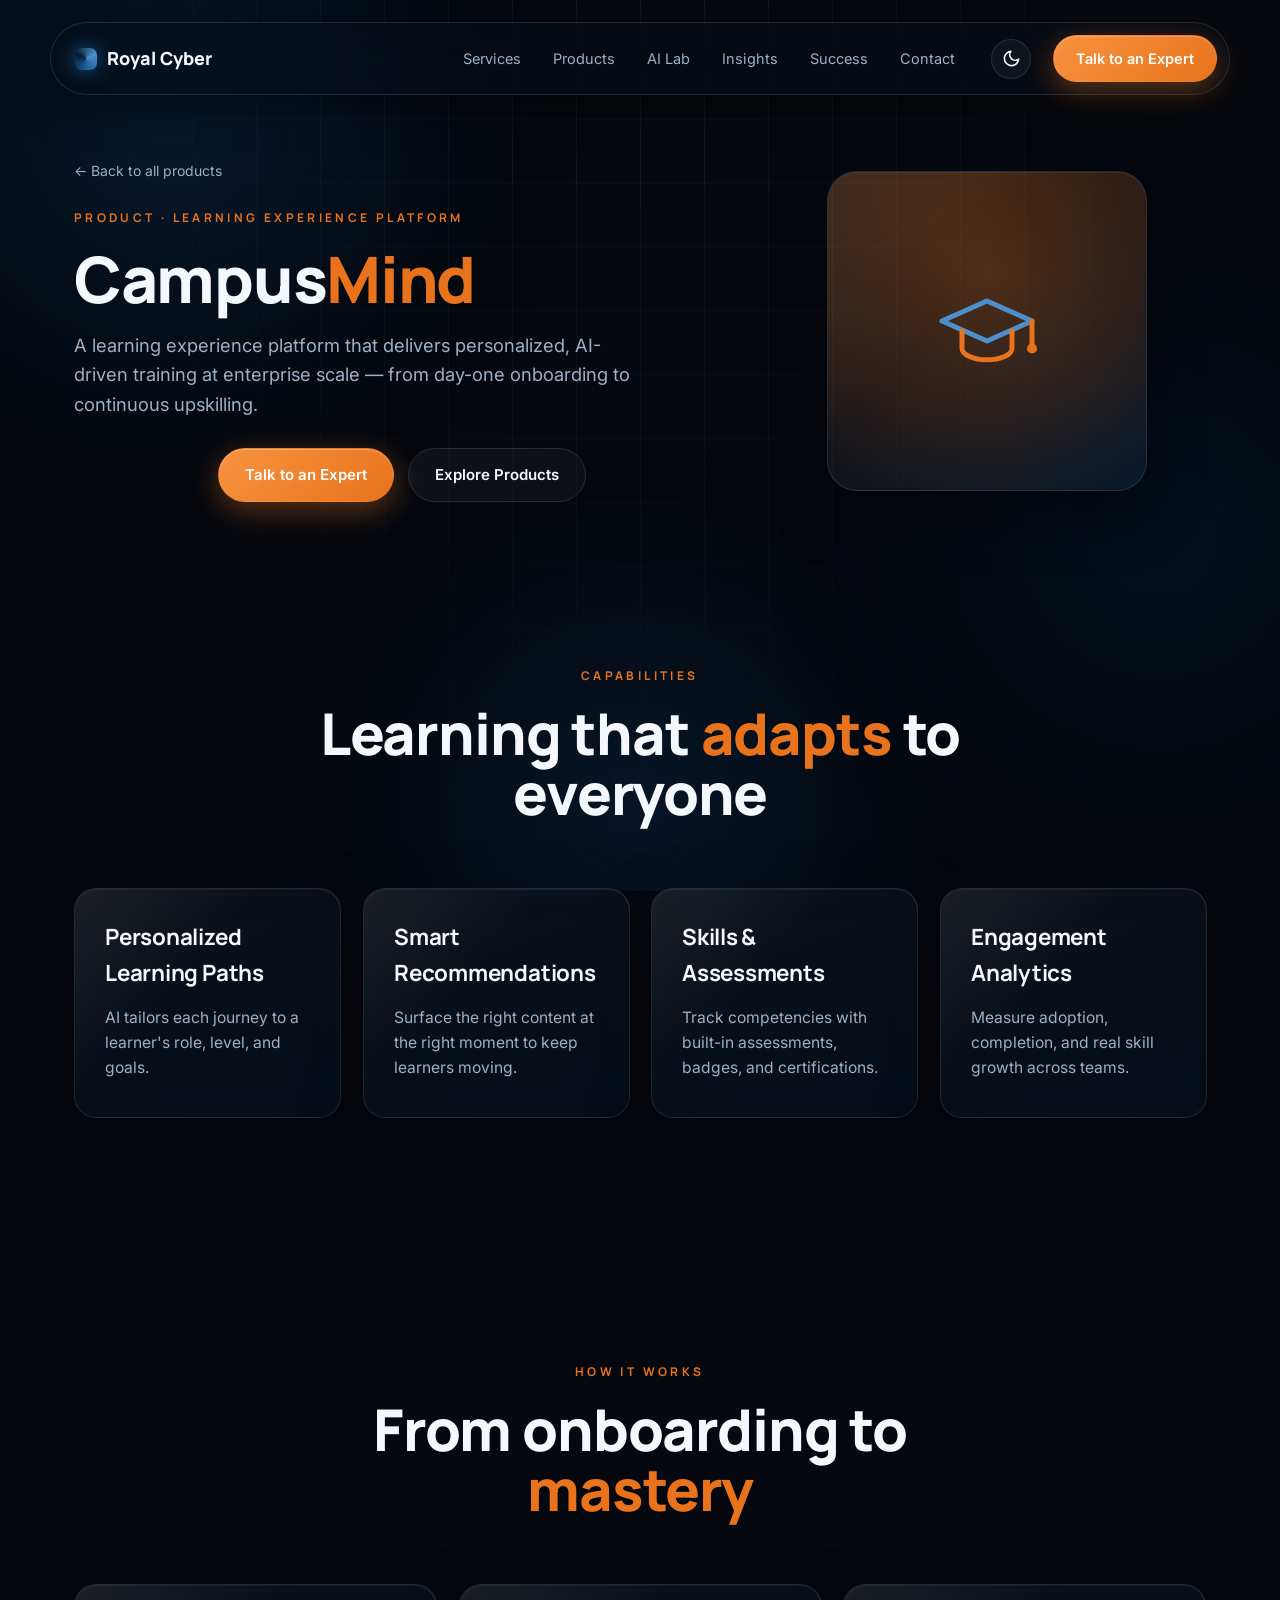
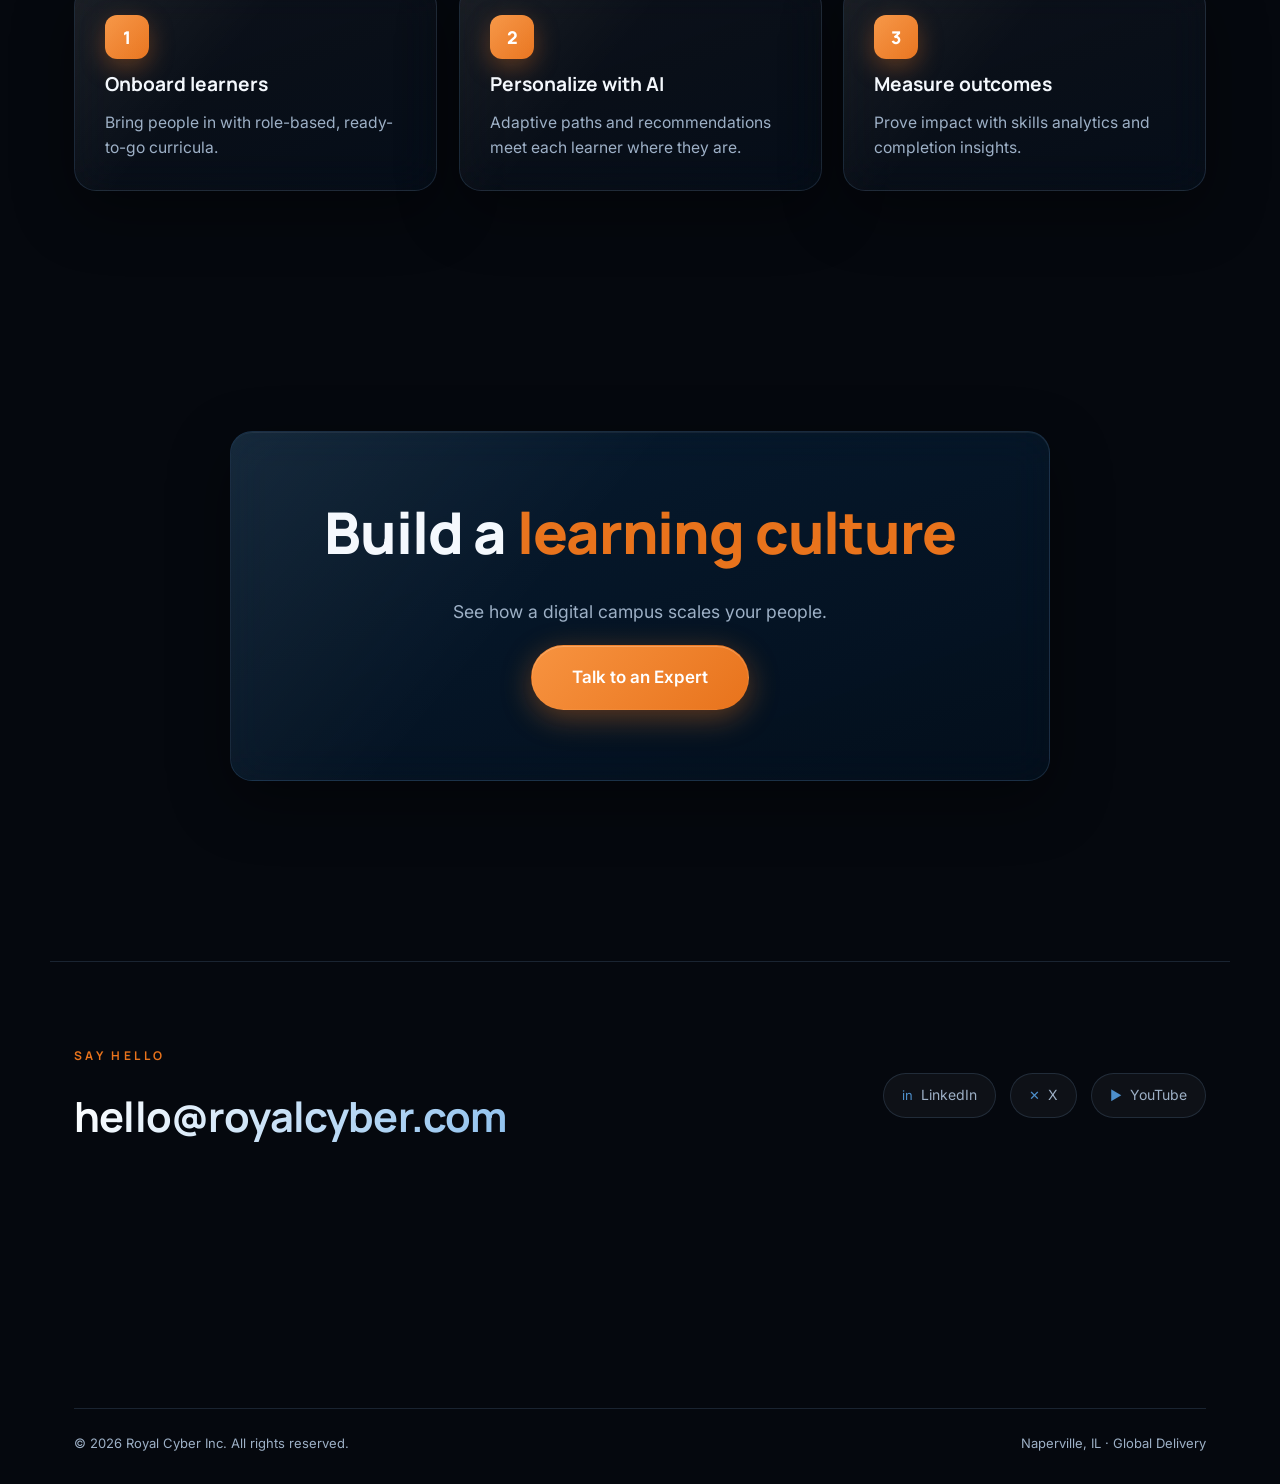
==== commit 54b235e7: "Populate homepage with real Royal Cyber content and sections Rebuild the homepage to match the offic" ====
--- a/products/ai-digital-campus.html
+++ b/products/ai-digital-campus.html
@@ -4,7 +4,7 @@
   <meta charset="UTF-8" />
   <meta name="viewport" content="width=device-width, initial-scale=1.0" />
   <meta name="theme-color" content="#05080E" />
-  <title>AI-Enabled Digital Campus — Royal Cyber</title>
+  <title>CampusMind — Royal Cyber</title>
   <meta name="description" content="A learning experience platform delivering personalized, AI-driven training at enterprise scale." />
   <link rel="preconnect" href="https://fonts.googleapis.com" />
   <link rel="preconnect" href="https://fonts.gstatic.com" crossorigin />
@@ -29,9 +29,9 @@
     <nav class="nav__links" aria-label="Primary">
       <a href="../index.html#services">Services</a>
       <a href="../index.html#products">Products</a>
-      <a href="../index.html#industries">Industries</a>
-      <a href="../index.html#partners">Partners</a>
-      <a href="../index.html#company">Company</a>
+      <a href="../index.html#ailab">AI Lab</a>
+      <a href="../index.html#insights">Insights</a>
+      <a href="../index.html#success">Success</a>
       <a href="#contact">Contact</a>
     </nav>
     <button class="theme-toggle" id="themeToggle" aria-label="Toggle light and dark mode" title="Toggle theme">
@@ -47,7 +47,7 @@
       <div>
         <a href="../index.html#products" class="back-link">← Back to all products</a>
         <span class="eyebrow" data-reveal>Product · Learning Experience Platform</span>
-        <h1 class="phero__title" data-reveal>AI-Enabled <em>Digital Campus</em></h1>
+        <h1 class="phero__title" data-reveal>Campus<em>Mind</em></h1>
         <p class="phero__sub" data-reveal>
           A learning experience platform that delivers personalized, AI-driven training at
           enterprise scale — from day-one onboarding to continuous upskilling.
--- a/assets/styles.css
+++ b/assets/styles.css
@@ -248,6 +248,7 @@
 .card--tall { grid-row: span 2; }
 .card--wide { grid-column: span 2; }
 .card--accent { background: linear-gradient(160deg, rgba(23,131,214,.14), rgba(0,43,78,.16)); }
+.card--full { grid-column: 1 / -1; }
 .card__badge {
   align-self: flex-start; font-size: 12.5px; font-weight: 700; letter-spacing: .02em;
   color: #ffd9b8; padding: 7px 14px; border-radius: 999px;
@@ -643,3 +644,82 @@
   .phero__art { order: -1; }
   .steps { grid-template-columns: 1fr; }
 }
+
+/* ══════════════════════════════════════════════════════════
+   HOMEPAGE CONTENT SECTIONS
+   ══════════════════════════════════════════════════════════ */
+
+/* rotating hero headline */
+.line--rotate { min-height: 1.05em; }
+.rotator { display: inline-block; color: var(--orange); font-weight: 800; will-change: transform, opacity;
+  transition: transform .5s var(--ease), opacity .5s var(--ease), filter .5s var(--ease); }
+.rotator.is-out { opacity: 0; transform: translateY(-45%); filter: blur(6px); }
+
+/* metrics */
+.metrics-grid { display: grid; grid-template-columns: repeat(5, 1fr); gap: 18px; }
+.mcard { padding: 26px 22px; display: grid; gap: 6px; align-content: start; }
+.mcard b {
+  font-family: var(--font-display); font-weight: 800; font-size: clamp(1.8rem, 3vw, 2.6rem);
+  background: linear-gradient(120deg, #fff, var(--lilac));
+  -webkit-background-clip: text; background-clip: text; -webkit-text-fill-color: transparent;
+}
+.mcard .mlabel { font-weight: 700; font-size: .98rem; }
+.mcard .mdesc { color: var(--muted); font-size: .84rem; line-height: 1.45; }
+[data-theme="light"] .mcard b { background: linear-gradient(120deg, var(--ink), var(--purple));
+  -webkit-background-clip: text; background-clip: text; -webkit-text-fill-color: transparent; }
+
+/* CEO quote */
+.quote { padding: 48px; display: grid; gap: 20px; max-width: 940px; margin: 0 auto; text-align: center; }
+.quote__mark { font-family: var(--font-display); font-weight: 800; font-size: 3.4rem; line-height: .3; color: var(--orange); }
+.quote__text { font-size: clamp(1.15rem, 2.3vw, 1.6rem); line-height: 1.55; }
+.quote__author { font-weight: 700; color: var(--lilac); }
+.quote__author span { display: block; color: var(--muted); font-weight: 500; font-size: .9rem; margin-top: 4px; }
+
+/* events */
+.events { display: grid; gap: 14px; }
+.event { display: flex; justify-content: space-between; align-items: center; gap: 20px; padding: 22px 28px; flex-wrap: wrap; }
+.event__l { display: grid; gap: 4px; }
+.event__name { font-family: var(--font-display); font-weight: 700; font-size: 1.12rem; }
+.event__meta { color: var(--muted); font-size: .92rem; }
+.event__cta { color: var(--orange); font-weight: 600; font-size: .92rem; white-space: nowrap; }
+
+/* success stories */
+.success__tag { font-size: 12px; font-weight: 700; letter-spacing: .04em; color: var(--purple-lt); text-transform: uppercase; }
+.success__metrics { display: flex; gap: 22px; margin-top: 6px; flex-wrap: wrap; }
+.success__metrics div { display: grid; }
+.success__metrics b { color: var(--orange); font-family: var(--font-display); font-weight: 800; font-size: 1.3rem; }
+.success__metrics span { font-size: 12px; color: var(--muted); }
+
+/* insights tiles */
+.insight { display: grid; gap: 8px; align-content: start; }
+.insight__k { font-family: var(--font-display); font-weight: 700; font-size: 1.15rem; }
+.insight__more { color: var(--orange); font-weight: 600; font-size: .9rem; margin-top: auto; display: inline-flex; gap: 6px; }
+.insight__more span { transition: transform .35s var(--ease); }
+a.insight:hover .insight__more span { transform: translateX(5px); }
+
+/* contact */
+.contact { display: grid; grid-template-columns: 1fr 1fr; gap: 40px; align-items: start; }
+.contact__aside { display: grid; gap: 18px; align-content: start; }
+.form { display: grid; gap: 14px; padding: 34px; }
+.form__row { display: grid; grid-template-columns: 1fr 1fr; gap: 14px; }
+.form input, .form textarea {
+  width: 100%; padding: 14px 16px; border-radius: 12px; color: var(--ink);
+  background: var(--glass); border: 1px solid var(--line);
+  font-family: var(--font-body); font-size: 15px; transition: border-color .3s, background .3s;
+}
+.form textarea { min-height: 120px; resize: vertical; }
+.form input:focus, .form textarea:focus { outline: none; border-color: var(--orange); background: rgba(232,115,28,.05); }
+.form input::placeholder, .form textarea::placeholder { color: var(--muted); }
+.contact__point { display: flex; gap: 12px; align-items: flex-start; }
+.contact__point b { display: block; font-weight: 700; }
+.contact__point p { color: var(--muted); font-size: .95rem; }
+
+@media (max-width: 900px) {
+  .metrics-grid { grid-template-columns: repeat(2, 1fr); }
+  .contact { grid-template-columns: 1fr; }
+}
+@media (max-width: 560px) {
+  .metrics-grid { grid-template-columns: 1fr; }
+  .form__row { grid-template-columns: 1fr; }
+  .quote { padding: 30px; }
+}
